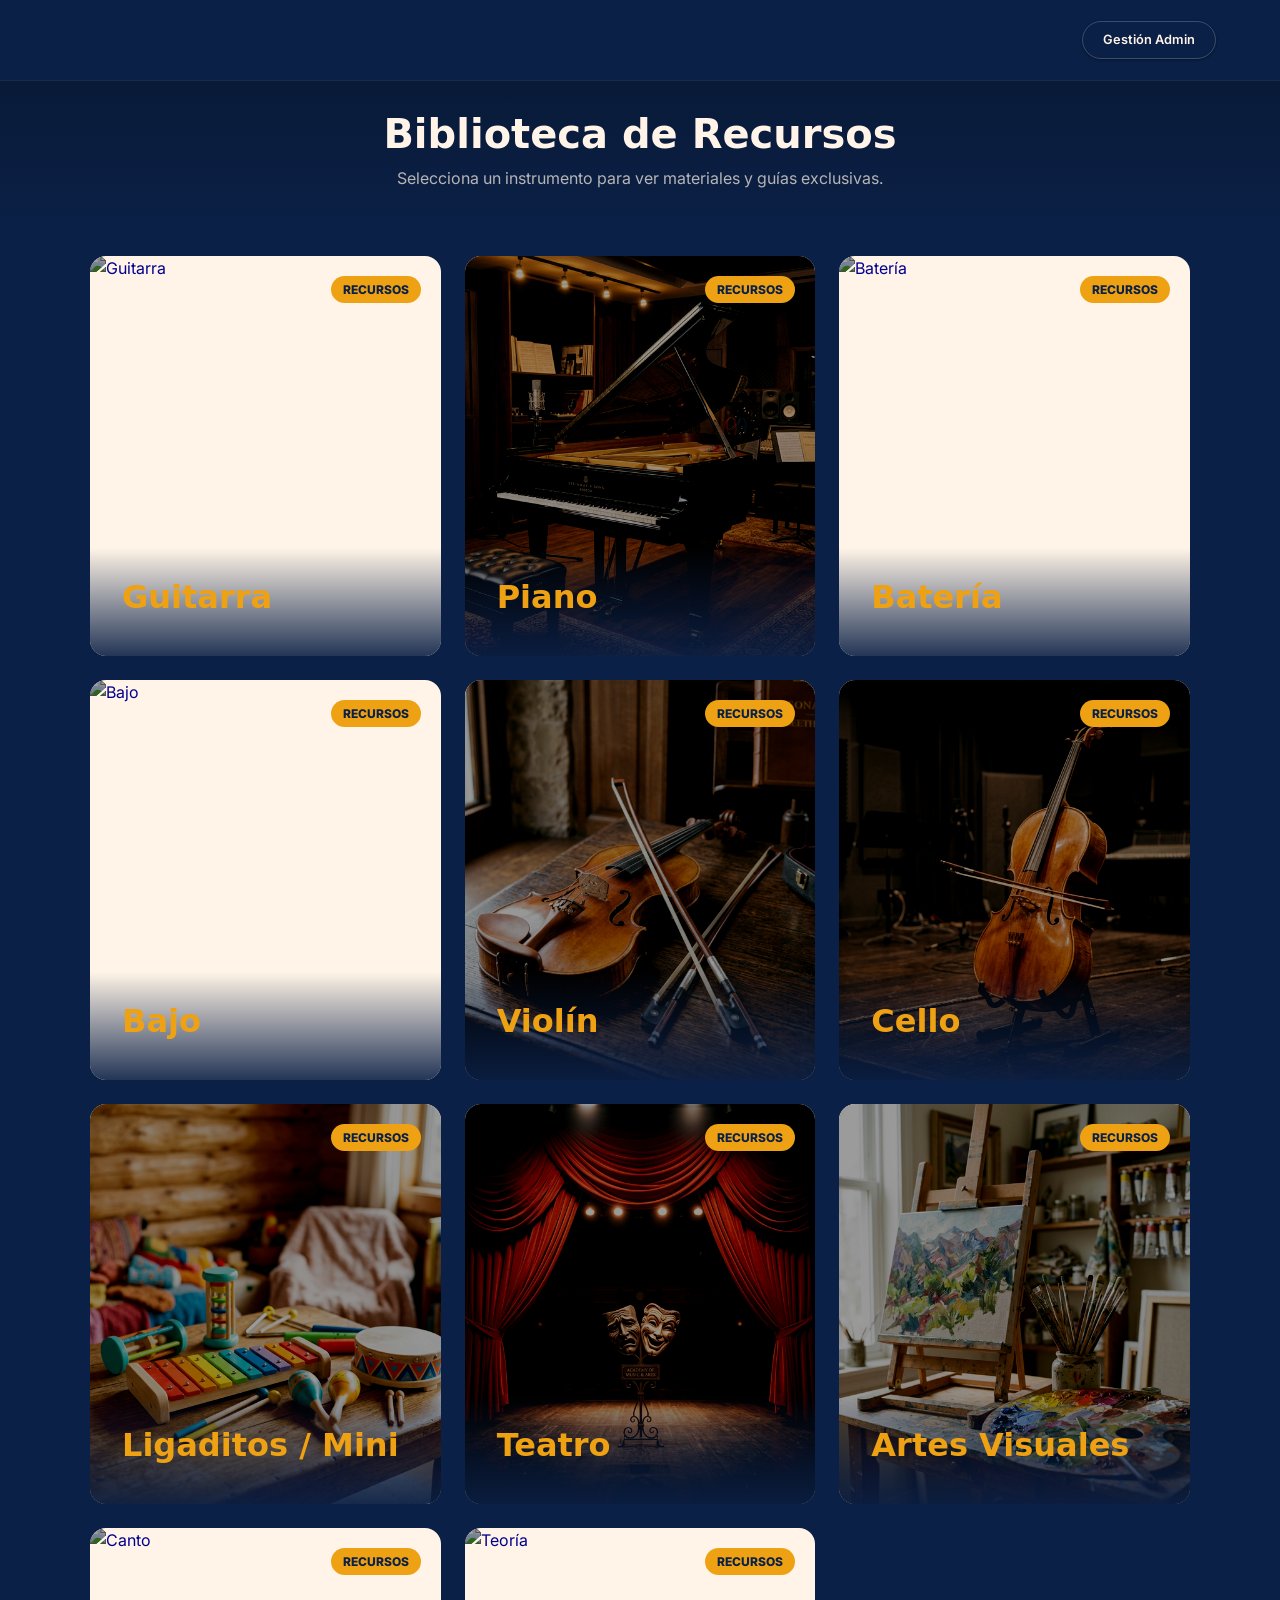
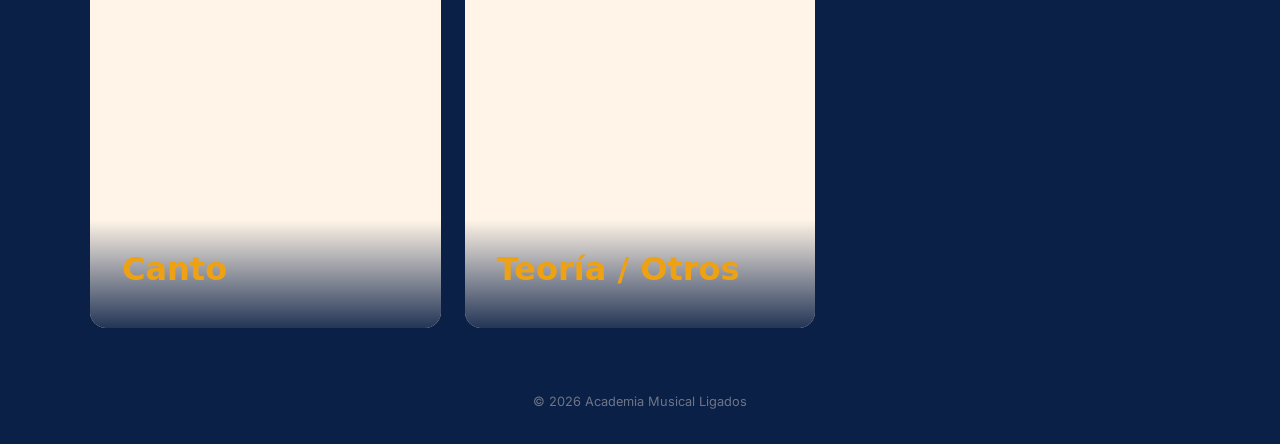
==== index.html @ d159b476 "Initial commit: Academia Ligados Library System complete and optimized" ====
<!DOCTYPE html>
<html lang="es">

<head>
    <meta charset="UTF-8">
    <meta name="viewport" content="width=device-width, initial-scale=1.0">
    <title>Biblioteca de Recursos - Academia Ligados</title>
    <link rel="stylesheet" href="ligados-design-system.css">
    <link rel="icon" href="https://res.cloudinary.com/dhw3ebc6w/image/upload/v1772942627/ligados_crop_db1aed.png">
    <style>
        body {
            padding-top: 80px;
        }

        .header-minimal {
            position: fixed;
            top: 0;
            width: 100%;
            background: var(--brand-blue);
            padding: var(--sp-m) 5%;
            display: flex;
            justify-content: space-between;
            align-items: center;
            z-index: 1000;
            border-bottom: 1px solid rgba(255, 255, 255, 0.05);
        }

        .hero-short {
            padding: var(--sp-xl) 0;
            text-align: center;
            background: linear-gradient(180deg, var(--bg-secondary) 0%, var(--brand-blue) 100%);
        }

        .instrument-grid {
            display: grid;
            grid-template-columns: repeat(auto-fit, minmax(300px, 1fr));
            gap: var(--sp-l);
            padding: var(--sp-xl) 0;
        }

        .instrument-card {
            position: relative;
            height: 400px;
            border-radius: var(--radius-md);
            overflow: hidden;
            background: var(--brand-white);
            cursor: pointer;
            transition: all 0.4s cubic-bezier(0.175, 0.885, 0.32, 1.275);
            text-decoration: none;
            display: block;
        }

        .instrument-card:hover {
            transform: translateY(-10px);
            box-shadow: 0 20px 40px rgba(0, 0, 0, 0.4);
        }

        .card-bg {
            position: absolute;
            top: 0;
            left: 0;
            width: 100%;
            height: 100%;
            object-fit: cover;
            filter: brightness(0.6) contrast(1.1);
            transition: transform 0.6s ease;
        }

        .instrument-card:hover .card-bg {
            transform: scale(1.1);
        }

        .card-overlay {
            position: absolute;
            bottom: 0;
            left: 0;
            width: 100%;
            padding: var(--sp-xl);
            background: linear-gradient(0deg, rgba(11, 32, 70, 0.9) 0%, transparent 100%);
            color: white;
        }

        .card-overlay h3 {
            font-size: 2rem;
            margin-bottom: 8px;
            color: var(--brand-accent);
        }

        .card-overlay p {
            font-size: 1rem;
            opacity: 0.9;
        }

        .catalog-badge {
            position: absolute;
            top: 20px;
            right: 20px;
            background: var(--brand-accent);
            color: var(--brand-blue);
            padding: 4px 12px;
            border-radius: var(--radius-full);
            font-weight: 800;
            font-size: 0.75rem;
            text-transform: uppercase;
        }

        @media (max-width: 768px) {
            .instrument-card {
                height: 300px;
            }

            .card-overlay h3 {
                font-size: 1.5rem;
            }
        }
    </style>
</head>

<body>

    <header class="header-minimal">
        <a href="index.html" class="logo-brand" style="scale: 0.8; transform-origin: left center;"></a>
        <div style="display: flex; gap: 20px; align-items: center;">
            <a href="admin.html" class="btn btn-outline" style="padding: 8px 20px; font-size: 0.8rem;">Gestión Admin</a>
        </div>
    </header>

    <main>
        <section class="hero-short animate-reveal">
            <div class="container">
                <h1 style="font-size: 2.5rem; margin-bottom: 10px;">Biblioteca de Recursos</h1>
                <p style="opacity: 0.7;">Selecciona un instrumento para ver materiales y guías exclusivas.</p>
            </div>
        </section>

        <section class="container">
            <div class="instrument-grid">

                <a href="lecciones.html?inst=guitarra" class="instrument-card animate-reveal">
                    <img src="https://images.unsplash.com/photo-1510915361894-db8b60106cb1?auto=format&fit=crop&w=800&q=80"
                        class="card-bg" alt="Guitarra">
                    <span class="catalog-badge">Recursos</span>
                    <div class="card-overlay">
                        <h3>Guitarra</h3>
                    </div>
                </a>

                <a href="lecciones.html?inst=piano" class="instrument-card animate-reveal"
                    style="animation-delay: 0.1s;">
                    <img src="assets/piano.png" class="card-bg" alt="Piano">
                    <span class="catalog-badge">Recursos</span>
                    <div class="card-overlay">
                        <h3>Piano</h3>
                    </div>
                </a>

                <a href="lecciones.html?inst=bateria" class="instrument-card animate-reveal"
                    style="animation-delay: 0.2s;">
                    <img src="https://images.unsplash.com/photo-1519892300165-cb5542fb47c7?auto=format&fit=crop&w=800&q=80"
                        class="card-bg" alt="Batería">
                    <span class="catalog-badge">Recursos</span>
                    <div class="card-overlay">
                        <h3>Batería</h3>
                    </div>
                </a>

                <a href="lecciones.html?inst=bajo" class="instrument-card animate-reveal"
                    style="animation-delay: 0.3s;">
                    <img src="https://images.unsplash.com/photo-1485278537138-4e8911a13c02?auto=format&fit=crop&w=800&q=80"
                        class="card-bg" alt="Bajo">
                    <span class="catalog-badge">Recursos</span>
                    <div class="card-overlay">
                        <h3>Bajo</h3>
                    </div>
                </a>

                <a href="lecciones.html?inst=violin" class="instrument-card animate-reveal"
                    style="animation-delay: 0.4s;">
                    <img src="assets/violin.png" class="card-bg" alt="Violín">
                    <span class="catalog-badge">Recursos</span>
                    <div class="card-overlay">
                        <h3>Violín</h3>
                    </div>
                </a>

                <a href="lecciones.html?inst=cello" class="instrument-card animate-reveal"
                    style="animation-delay: 0.5s;">
                    <img src="assets/cello.png" class="card-bg" alt="Cello">
                    <span class="catalog-badge">Recursos</span>
                    <div class="card-overlay">
                        <h3>Cello</h3>
                    </div>
                </a>

                <a href="lecciones.html?inst=ligaditos" class="instrument-card animate-reveal"
                    style="animation-delay: 0.6s;">
                    <img src="assets/ligaditos.png" class="card-bg" alt="Ligaditos">
                    <span class="catalog-badge">Recursos</span>
                    <div class="card-overlay">
                        <h3>Ligaditos / Mini</h3>
                    </div>
                </a>

                <a href="lecciones.html?inst=teatro" class="instrument-card animate-reveal"
                    style="animation-delay: 0.7s;">
                    <img src="assets/teatro.png" class="card-bg" alt="Teatro">
                    <span class="catalog-badge">Recursos</span>
                    <div class="card-overlay">
                        <h3>Teatro</h3>
                    </div>
                </a>

                <a href="lecciones.html?inst=artes_visuales" class="instrument-card animate-reveal"
                    style="animation-delay: 0.8s;">
                    <img src="assets/artes_visuales.png" class="card-bg" alt="Artes Visuales">
                    <span class="catalog-badge">Recursos</span>
                    <div class="card-overlay">
                        <h3>Artes Visuales</h3>
                    </div>
                </a>

                <a href="lecciones.html?inst=canto" class="instrument-card animate-reveal"
                    style="animation-delay: 0.9s;">
                    <img src="https://images.unsplash.com/photo-1516280440614-37939bbacd81?auto=format&fit=crop&w=800&q=80"
                        class="card-bg" alt="Canto">
                    <span class="catalog-badge">Recursos</span>
                    <div class="card-overlay">
                        <h3>Canto</h3>
                    </div>
                </a>

                <a href="lecciones.html?inst=teoria" class="instrument-card animate-reveal"
                    style="animation-delay: 1.0s;">
                    <img src="https://images.unsplash.com/photo-1507838153414-b4b713384a76?auto=format&fit=crop&w=800&q=80"
                        class="card-bg" alt="Teoría">
                    <span class="catalog-badge">Recursos</span>
                    <div class="card-overlay">
                        <h3>Teoría / Otros</h3>
                    </div>
                </a>

            </div>
        </section>
    </main>

    <footer style="text-align: center; padding: var(--sp-xl) 0; opacity: 0.4; font-size: 0.8rem;">
        <p>&copy; 2026 Academia Musical Ligados</p>
    </footer>

</body>

</html>
---- ligados-design-system.css ----
/* 
   ==========================================================================
   LIGADOS DESIGN SYSTEM - v3.0.0 (Manual de Identidad Visual Autónomo)
   ==========================================================================
   ESTE ARCHIVO ES EL ÚNICO PUNTO DE VERDAD PARA LA MARCA "ACADEMIA LIGADOS".
   Cualquier IA debe seguir estas instrucciones para mantener la consistencia.

   INSTRUCCIONES DE IDENTIDAD:
   1. LOGO OFICIAL: Usar la variable --brand-logo.
   2. FAVICON: https://res.cloudinary.com/dhw3ebc6w/image/upload/v1772942627/ligados_crop_db1aed.png
   3. TIPOGRAFÍA: 
      - Títulos (H1-H4): Futura (o Century Gothic) -> --font-header
      - Interfaz y Cuerpo: Inter -> --font-ui
   4. PALETA:
      - Fondo Principal: --brand-blue (#0b2046)
      - Superficies/Papel: --brand-white (#FFF4e7)
      - Acentos/Destacados: --brand-accent (#EEA213)
   ========================================================================== 
*/

@import url('https://fonts.googleapis.com/css2?family=Inter:wght@400;500;700&display=swap');
@import url('https://fonts.googleapis.com/css2?family=Material+Symbols+Rounded:opsz,wght,FILL,GRAD@20..48,100..700,0..1,-50..200');

/* SECTION: DESIGN TOKENS */
:root {
    /* --- Palette --- */
    --brand-blue: #0b2046;
    --brand-white: #FFF4e7;
    --brand-accent: #EEA213;
    --bg-secondary: #091a38;

    /* --- Assets --- */
    --brand-logo: url('https://res.cloudinary.com/dhw3ebc6w/image/upload/v1772942627/ligados_crop_db1aed.png');
    --favicon-url: 'https://res.cloudinary.com/dhw3ebc6w/image/upload/v1772942627/ligados_crop_db1aed.png';

    /* --- Status --- */
    --status-success: #2e7d32;
    --status-error: #d32f2f;
    --status-warning: #ed6c02;

    /* --- Typography --- */
    --font-header: 'Futura', 'Century Gothic', 'Tw Cen MT', system-ui, sans-serif;
    --font-ui: 'Inter', system-ui, sans-serif;

    /* --- Spacing --- */
    --sp-xs: 4px;
    --sp-s: 8px;
    --sp-m: 16px;
    --sp-l: 24px;
    --sp-xl: 32px;
    --sp-xxl: 48px;

    /* --- Radii --- */
    --radius-sm: 8px;
    --radius-md: 16px;
    --radius-lg: 28px;
    --radius-full: 9999px;

    /* --- Elevation (Shadows) --- */
    --elevation-1: 0 1px 3px rgba(0, 0, 0, 0.12), 0 1px 2px rgba(0, 0, 0, 0.24);
    --elevation-2: 0 3px 6px rgba(0, 0, 0, 0.15), 0 2px 4px rgba(0, 0, 0, 0.12);
    --elevation-3: 0 10px 20px rgba(0, 0, 0, 0.19), 0 6px 6px rgba(0, 0, 0, 0.23);
}

/* SECTION: RESET & BASE */
* {
    box-sizing: border-box;
    margin: 0;
    padding: 0;
}

body {
    font-family: var(--font-ui);
    background-color: var(--brand-blue);
    color: var(--brand-white);
    line-height: 1.6;
    -webkit-font-smoothing: antialiased;
}

h1,
h2,
h3,
h4,
.font-title {
    font-family: var(--font-header);
    font-weight: 700;
    line-height: 1.1;
    margin-bottom: var(--sp-m);
    color: inherit;
}

h1 {
    font-size: clamp(2.5rem, 8vw, 4.5rem);
}

h2 {
    font-size: clamp(1.8rem, 5vw, 2.8rem);
}

h3 {
    font-size: clamp(1.4rem, 4vw, 1.8rem);
}

h4 {
    font-size: 1.2rem;
}

/* SECTION: COMPONENTS */

/* --- BOTONES (.btn) --- */
.btn {
    display: inline-flex;
    align-items: center;
    justify-content: center;
    padding: 12px 28px;
    font-family: var(--font-ui);
    font-weight: 600;
    font-size: 1rem;
    border: none;
    border-radius: var(--radius-lg);
    cursor: pointer;
    transition: all 0.25s cubic-bezier(0.4, 0, 0.2, 1);
    background: var(--brand-accent);
    color: var(--brand-blue);
    box-shadow: var(--elevation-1);
    text-decoration: none;
}

.btn:hover {
    transform: translateY(-2px) scale(1.02);
    box-shadow: var(--elevation-2);
    filter: brightness(1.05);
}

.btn-secondary {
    background: var(--brand-white);
    color: var(--brand-blue);
}

.btn-outline {
    background: transparent;
    border: 1px solid rgba(255, 255, 255, 0.2);
    color: var(--brand-white);
}

/* --- TARJETAS (.card) --- */
.card {
    background: var(--brand-white);
    color: var(--brand-blue);
    padding: var(--sp-xl);
    border-radius: var(--radius-md);
    box-shadow: var(--elevation-1);
    transition: all 0.4s cubic-bezier(0.4, 0, 0.2, 1);
    border: 1px solid rgba(0, 0, 0, 0.05);
    display: flex;
    flex-direction: column;
    gap: var(--sp-s);
}

.card:hover {
    transform: translateY(-8px);
    box-shadow: var(--elevation-3);
}

.card h3 {
    color: var(--brand-blue);
    margin-bottom: var(--sp-xs);
}

/* --- INPUTS --- */
.input-group {
    display: flex;
    flex-direction: column;
    gap: var(--sp-xs);
    margin-bottom: var(--sp-l);
}

input,
select,
textarea {
    padding: 14px 16px;
    background: rgba(255, 255, 255, 0.03);
    border: 1px solid rgba(255, 255, 255, 0.1);
    border-radius: var(--radius-sm);
    color: white;
    font-family: var(--font-ui);
    outline: none;
    transition: all 0.2s;
}

input:focus {
    border-color: var(--brand-accent);
    background: rgba(255, 255, 255, 0.08);
}

/* SECTION: UTILITIES */
.icon {
    font-family: 'Material Symbols Rounded';
    font-size: 24px;
    display: inline-block;
    vertical-align: middle;
}

.logo-brand {
    height: 48px;
    width: auto;
    content: var(--brand-logo);
    /* Exposición directa del asset */
}

.container {
    width: 90%;
    max-width: 1100px;
    margin: 0 auto;
}

.grid {
    display: grid;
    gap: var(--sp-l);
}

.grid-2 {
    grid-template-columns: repeat(auto-fit, minmax(300px, 1fr));
}

.grid-3 {
    grid-template-columns: repeat(auto-fit, minmax(280px, 1fr));
}

.animate-reveal {
    opacity: 0;
    animation: reveal 0.8s cubic-bezier(0.4, 0, 0.2, 1) forwards;
}

@keyframes reveal {
    from {
        opacity: 0;
        transform: translateY(20px);
    }

    to {
        opacity: 1;
        transform: translateY(0);
    }
}

/* SECTION: RESPONSIVE OVERRIDES */
@media (max-width: 768px) {
    :root {
        --sp-xxl: 32px;
        --sp-xl: 24px;
    }

    .container {
        width: 92%;
    }

    .btn {
        width: 100%;
        padding: 16px 20px;
    }

    input,
    select,
    textarea {
        font-size: 16px;
    }
}
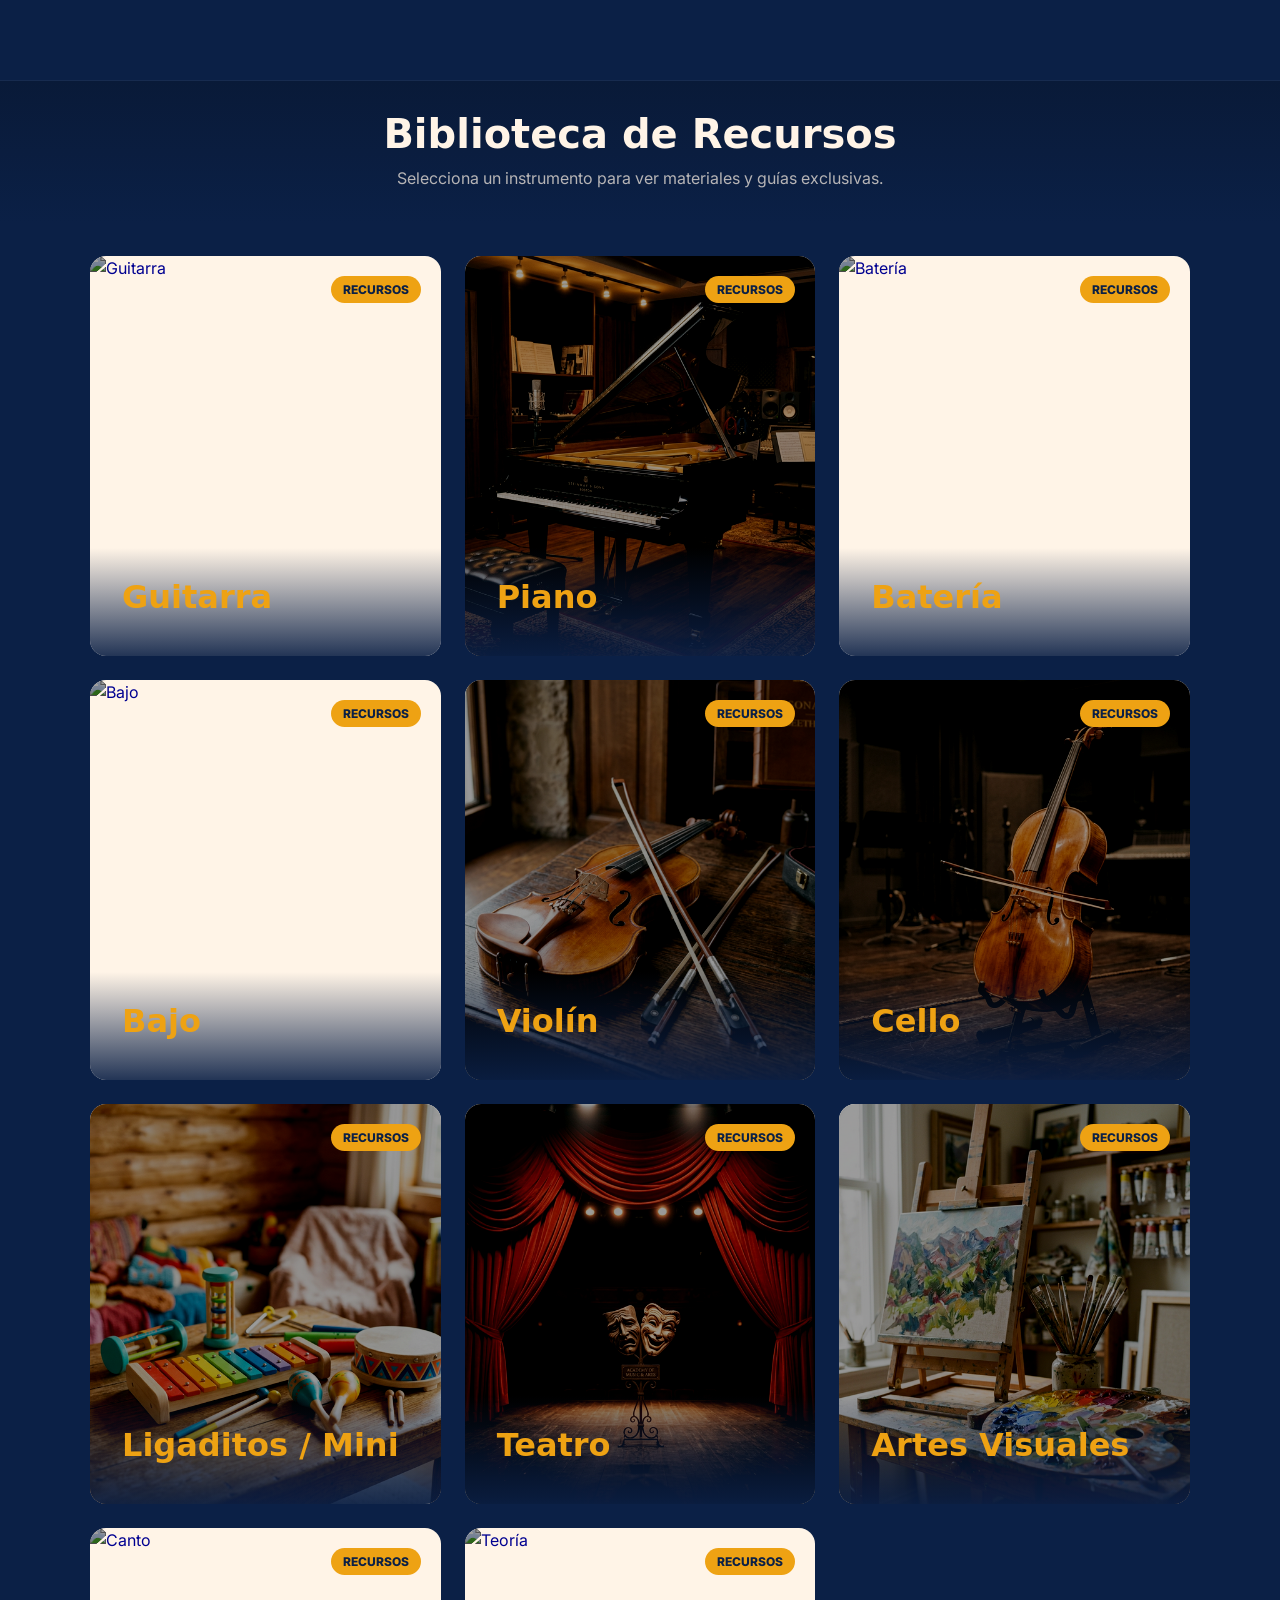
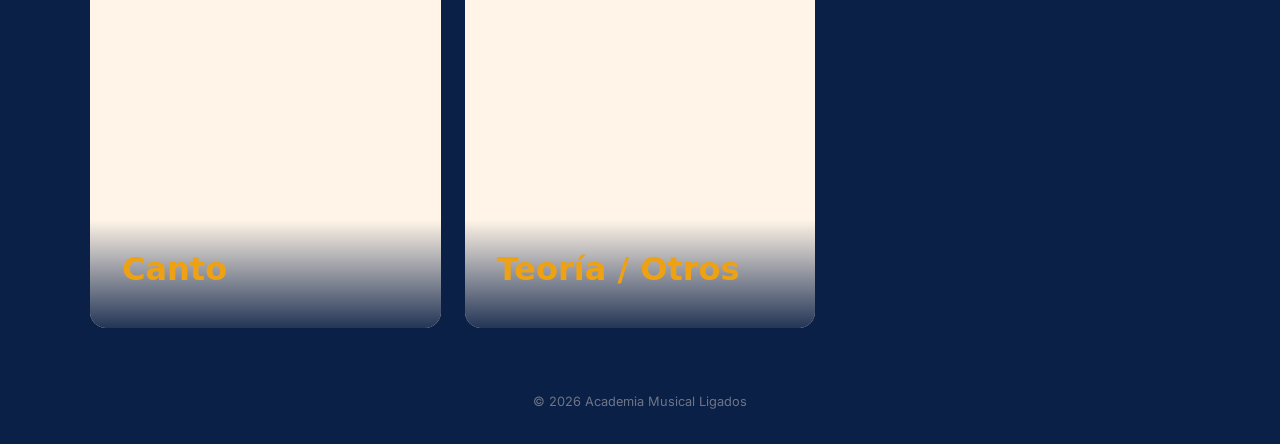
==== commit 6c02dcc0: "Security: Implementation of /api/verify and stealth admin access (5-click logo)" ====
--- a/index.html
+++ b/index.html
@@ -119,11 +119,32 @@
 <body>
 
     <header class="header-minimal">
-        <a href="index.html" class="logo-brand" style="scale: 0.8; transform-origin: left center;"></a>
+        <a href="javascript:void(0)" onclick="handleAdminTrigger()" class="logo-brand"
+            style="scale: 0.8; transform-origin: left center;"></a>
         <div style="display: flex; gap: 20px; align-items: center;">
-            <a href="admin.html" class="btn btn-outline" style="padding: 8px 20px; font-size: 0.8rem;">Gestión Admin</a>
+            <span id="admin-hint" style="font-size: 0.7rem; opacity: 0; transition: opacity 0.3s;">Sigilo
+                activado...</span>
         </div>
     </header>
+
+    <script>
+        let logoClicks = 0;
+        let clickTimer;
+
+        function handleAdminTrigger() {
+            logoClicks++;
+            clearTimeout(clickTimer);
+
+            if (logoClicks >= 5) {
+                window.location.href = 'admin.html';
+                return;
+            }
+
+            clickTimer = setTimeout(() => {
+                logoClicks = 0;
+            }, 1000);
+        }
+    </script>
 
     <main>
         <section class="hero-short animate-reveal">
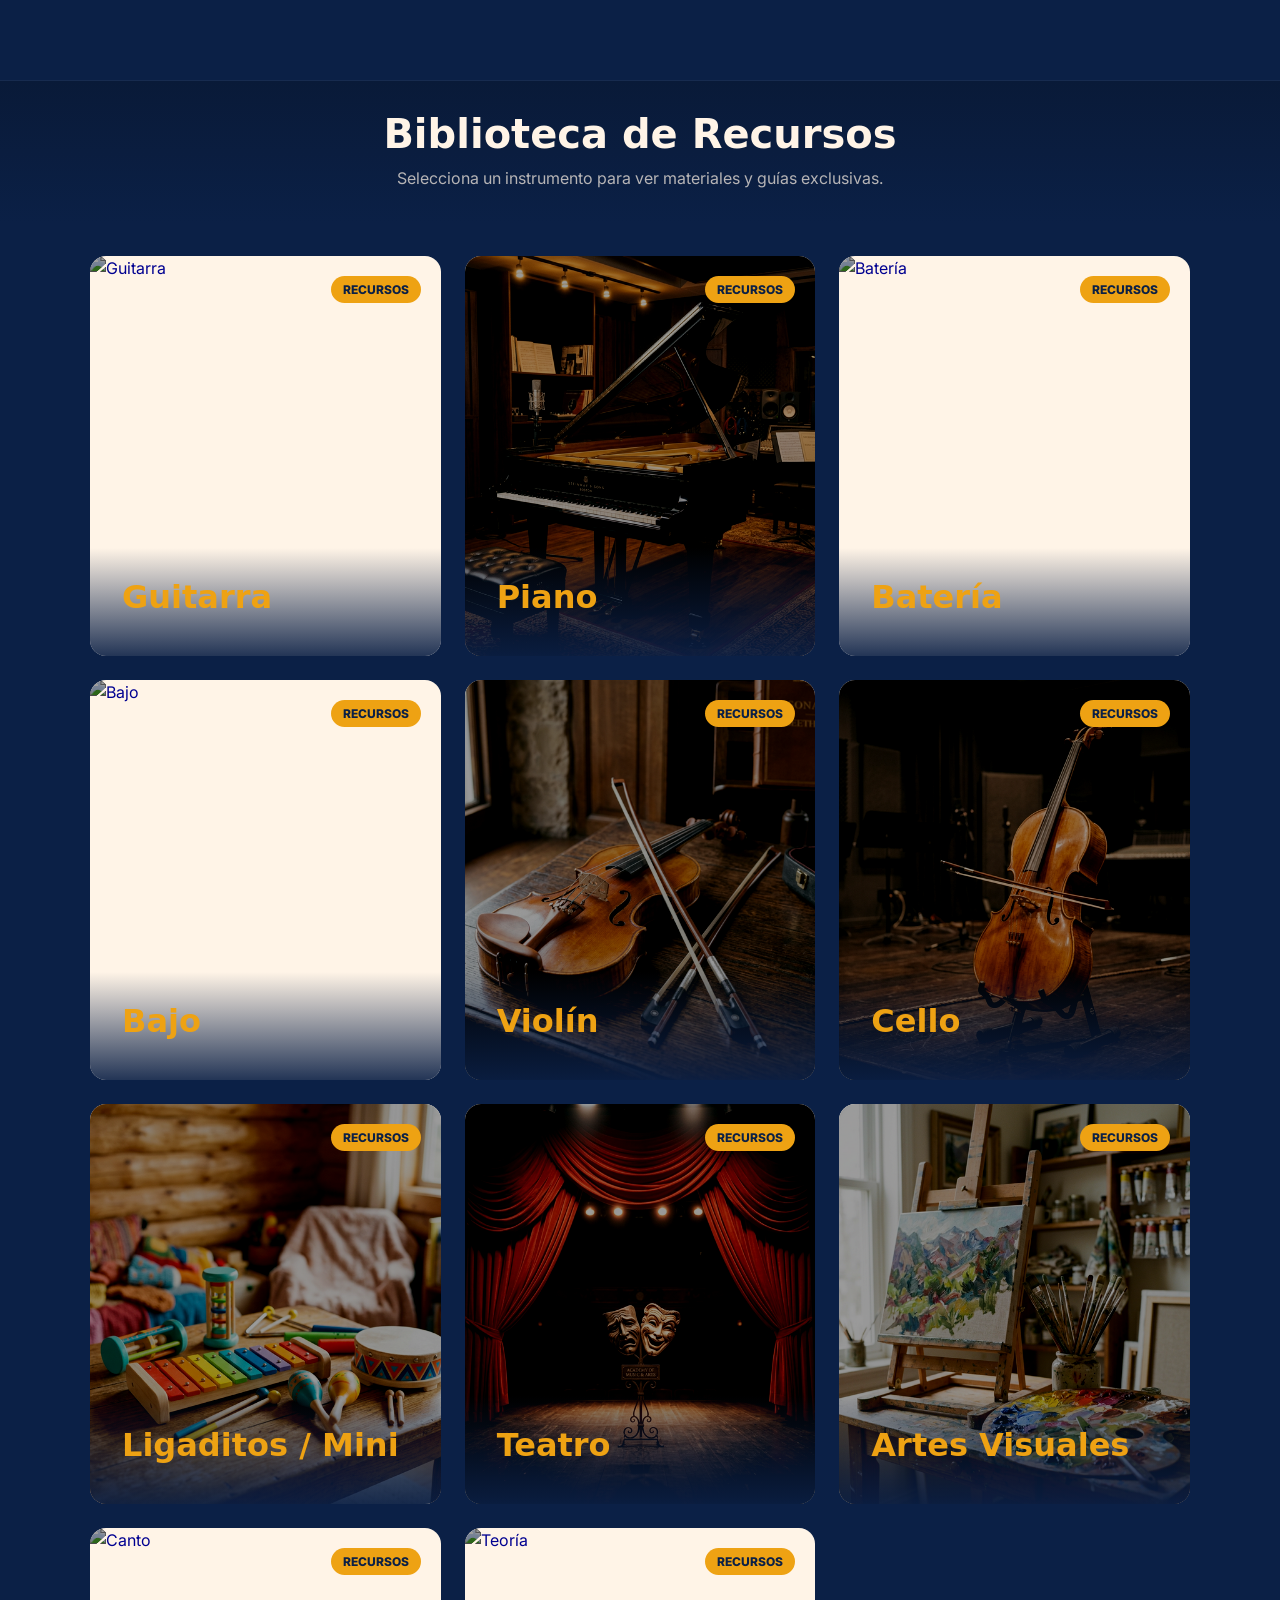
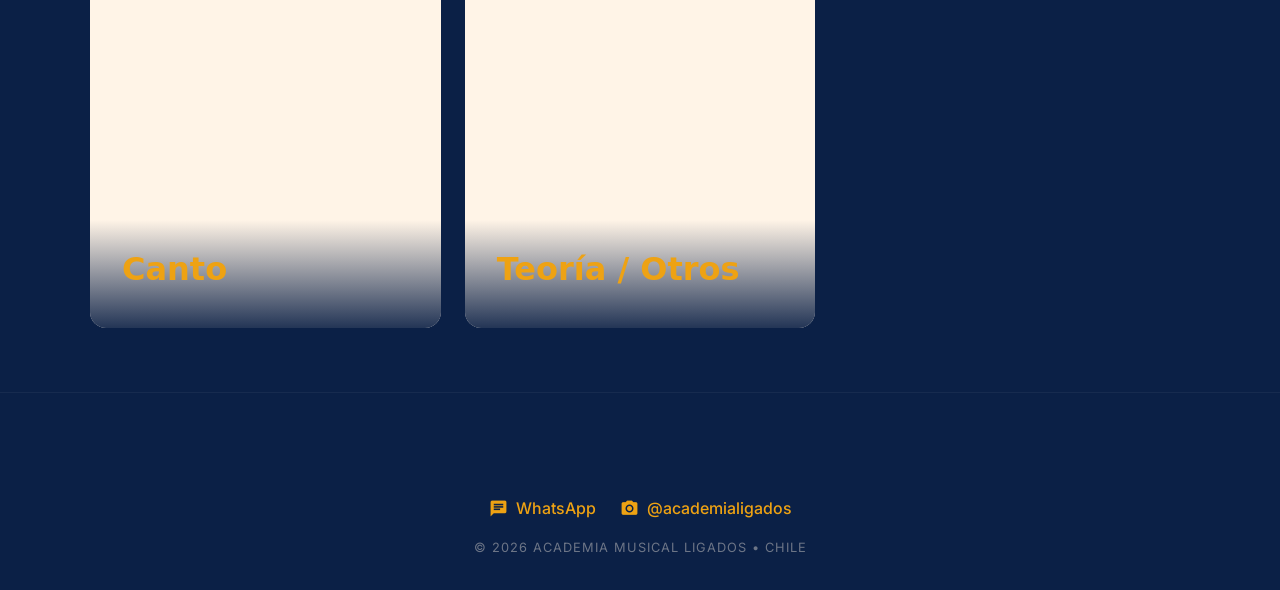
==== commit faf83a52: "Optimization: Implement audit improvements (config, stats, footer, skeletons)" ====
--- a/index.html
+++ b/index.html
@@ -7,6 +7,8 @@
     <title>Biblioteca de Recursos - Academia Ligados</title>
     <link rel="stylesheet" href="ligados-design-system.css">
     <link rel="icon" href="https://res.cloudinary.com/dhw3ebc6w/image/upload/v1772942627/ligados_crop_db1aed.png">
+    <link href="https://fonts.googleapis.com/icon?family=Material+Icons" rel="stylesheet">
+    <script src="config.js"></script>
     <style>
         body {
             padding-top: 80px;
@@ -109,9 +111,22 @@
                 height: 300px;
             }
 
-            .card-overlay h3 {
+            .instrument-card h3 {
                 font-size: 1.5rem;
             }
+        }
+
+        /* Smart Locking */
+        .card-locked {
+            filter: grayscale(0.5) contrast(0.8);
+            cursor: default !important;
+            pointer-events: none;
+            opacity: 0.7;
+        }
+
+        .card-locked:hover {
+            transform: none !important;
+            box-shadow: none !important;
         }
     </style>
 </head>
@@ -122,12 +137,15 @@
         <a href="javascript:void(0)" onclick="handleAdminTrigger()" class="logo-brand"
             style="scale: 0.8; transform-origin: left center;"></a>
         <div style="display: flex; gap: 20px; align-items: center;">
-            <span id="admin-hint" style="font-size: 0.7rem; opacity: 0; transition: opacity 0.3s;">Sigilo
-                activado...</span>
+            <span id="admin-hint"
+                style="font-size: 0.7rem; opacity: 0; transition: opacity 0.3s; display: flex; align-items: center; gap: 5px;">
+                <span class="material-icons" style="font-size: 1rem;">security</span> Sigilo activado...
+            </span>
         </div>
     </header>
 
     <script>
+        const API_BASE = CONFIG.API_BASE;
         let logoClicks = 0;
         let clickTimer;
 
@@ -144,6 +162,36 @@
                 logoClicks = 0;
             }, 1000);
         }
+
+        async function updateCounters() {
+            try {
+                const res = await fetch(`${API_BASE}/api/stats`);
+                const counts = await res.json();
+
+                // Actualizar badges
+                document.querySelectorAll('.instrument-card').forEach(card => {
+                    const inst = card.dataset.inst;
+                    const count = counts[inst] || 0;
+                    const badge = card.querySelector('.catalog-badge');
+
+                    if (badge) {
+                        badge.textContent = count > 0 ? `${count} Recursos` : "Próximamente";
+                        if (count === 0) {
+                            badge.style.opacity = "0.6";
+                            card.classList.add('card-locked');
+                            card.href = "javascript:void(0)";
+                        } else {
+                            card.classList.remove('card-locked');
+                            card.href = `lecciones.html?inst=${inst}`;
+                        }
+                    }
+                });
+            } catch (err) {
+                console.error("Error al cargar contadores", err);
+            }
+        }
+
+        updateCounters();
     </script>
 
     <main>
@@ -157,7 +205,7 @@
         <section class="container">
             <div class="instrument-grid">
 
-                <a href="lecciones.html?inst=guitarra" class="instrument-card animate-reveal">
+                <a href="lecciones.html?inst=guitarra" class="instrument-card animate-reveal" data-inst="guitarra">
                     <img src="https://images.unsplash.com/photo-1510915361894-db8b60106cb1?auto=format&fit=crop&w=800&q=80"
                         class="card-bg" alt="Guitarra">
                     <span class="catalog-badge">Recursos</span>
@@ -166,7 +214,7 @@
                     </div>
                 </a>
 
-                <a href="lecciones.html?inst=piano" class="instrument-card animate-reveal"
+                <a href="lecciones.html?inst=piano" class="instrument-card animate-reveal" data-inst="piano"
                     style="animation-delay: 0.1s;">
                     <img src="assets/piano.png" class="card-bg" alt="Piano">
                     <span class="catalog-badge">Recursos</span>
@@ -175,7 +223,7 @@
                     </div>
                 </a>
 
-                <a href="lecciones.html?inst=bateria" class="instrument-card animate-reveal"
+                <a href="lecciones.html?inst=bateria" class="instrument-card animate-reveal" data-inst="bateria"
                     style="animation-delay: 0.2s;">
                     <img src="https://images.unsplash.com/photo-1519892300165-cb5542fb47c7?auto=format&fit=crop&w=800&q=80"
                         class="card-bg" alt="Batería">
@@ -185,7 +233,7 @@
                     </div>
                 </a>
 
-                <a href="lecciones.html?inst=bajo" class="instrument-card animate-reveal"
+                <a href="lecciones.html?inst=bajo" class="instrument-card animate-reveal" data-inst="bajo"
                     style="animation-delay: 0.3s;">
                     <img src="https://images.unsplash.com/photo-1485278537138-4e8911a13c02?auto=format&fit=crop&w=800&q=80"
                         class="card-bg" alt="Bajo">
@@ -195,7 +243,7 @@
                     </div>
                 </a>
 
-                <a href="lecciones.html?inst=violin" class="instrument-card animate-reveal"
+                <a href="lecciones.html?inst=violin" class="instrument-card animate-reveal" data-inst="violin"
                     style="animation-delay: 0.4s;">
                     <img src="assets/violin.png" class="card-bg" alt="Violín">
                     <span class="catalog-badge">Recursos</span>
@@ -204,7 +252,7 @@
                     </div>
                 </a>
 
-                <a href="lecciones.html?inst=cello" class="instrument-card animate-reveal"
+                <a href="lecciones.html?inst=cello" class="instrument-card animate-reveal" data-inst="cello"
                     style="animation-delay: 0.5s;">
                     <img src="assets/cello.png" class="card-bg" alt="Cello">
                     <span class="catalog-badge">Recursos</span>
@@ -213,7 +261,7 @@
                     </div>
                 </a>
 
-                <a href="lecciones.html?inst=ligaditos" class="instrument-card animate-reveal"
+                <a href="lecciones.html?inst=ligaditos" class="instrument-card animate-reveal" data-inst="ligaditos"
                     style="animation-delay: 0.6s;">
                     <img src="assets/ligaditos.png" class="card-bg" alt="Ligaditos">
                     <span class="catalog-badge">Recursos</span>
@@ -222,7 +270,7 @@
                     </div>
                 </a>
 
-                <a href="lecciones.html?inst=teatro" class="instrument-card animate-reveal"
+                <a href="lecciones.html?inst=teatro" class="instrument-card animate-reveal" data-inst="teatro"
                     style="animation-delay: 0.7s;">
                     <img src="assets/teatro.png" class="card-bg" alt="Teatro">
                     <span class="catalog-badge">Recursos</span>
@@ -232,7 +280,7 @@
                 </a>
 
                 <a href="lecciones.html?inst=artes_visuales" class="instrument-card animate-reveal"
-                    style="animation-delay: 0.8s;">
+                    data-inst="artes_visuales" style="animation-delay: 0.8s;">
                     <img src="assets/artes_visuales.png" class="card-bg" alt="Artes Visuales">
                     <span class="catalog-badge">Recursos</span>
                     <div class="card-overlay">
@@ -240,7 +288,7 @@
                     </div>
                 </a>
 
-                <a href="lecciones.html?inst=canto" class="instrument-card animate-reveal"
+                <a href="lecciones.html?inst=canto" class="instrument-card animate-reveal" data-inst="canto"
                     style="animation-delay: 0.9s;">
                     <img src="https://images.unsplash.com/photo-1516280440614-37939bbacd81?auto=format&fit=crop&w=800&q=80"
                         class="card-bg" alt="Canto">
@@ -250,7 +298,7 @@
                     </div>
                 </a>
 
-                <a href="lecciones.html?inst=teoria" class="instrument-card animate-reveal"
+                <a href="lecciones.html?inst=teoria" class="instrument-card animate-reveal" data-inst="teoria"
                     style="animation-delay: 1.0s;">
                     <img src="https://images.unsplash.com/photo-1507838153414-b4b713384a76?auto=format&fit=crop&w=800&q=80"
                         class="card-bg" alt="Teoría">
@@ -264,8 +312,25 @@
         </section>
     </main>
 
-    <footer style="text-align: center; padding: var(--sp-xl) 0; opacity: 0.4; font-size: 0.8rem;">
-        <p>&copy; 2026 Academia Musical Ligados</p>
+    <footer
+        style="margin-top: var(--sp-xl); padding: var(--sp-xl) 0; border-top: 1px solid rgba(255, 255, 255, 0.05); text-align: center; background: var(--brand-blue);">
+        <div class="container">
+            <div style="margin-bottom: var(--sp-m);">
+                <span class="logo-brand" style="display: inline-block; scale: 0.6; opacity: 0.8;"></span>
+            </div>
+            <div style="display: flex; justify-content: center; gap: var(--sp-l); margin-bottom: var(--sp-m);">
+                <a href="https://wa.me/56942151719" target="_blank"
+                    style="color: var(--brand-accent); text-decoration: none; display: flex; align-items: center; gap: 8px; font-weight: 500;">
+                    <span class="material-icons" style="font-size: 1.2rem;">chat</span> WhatsApp
+                </a>
+                <a href="https://instagram.com/academialigados" target="_blank"
+                    style="color: var(--brand-accent); text-decoration: none; display: flex; align-items: center; gap: 8px; font-weight: 500;">
+                    <span class="material-icons" style="font-size: 1.2rem;">photo_camera</span> @academialigados
+                </a>
+            </div>
+            <p style="opacity: 0.4; font-size: 0.8rem; letter-spacing: 1px;">&copy; 2026 ACADEMIA MUSICAL LIGADOS •
+                CHILE</p>
+        </div>
     </footer>
 
 </body>
